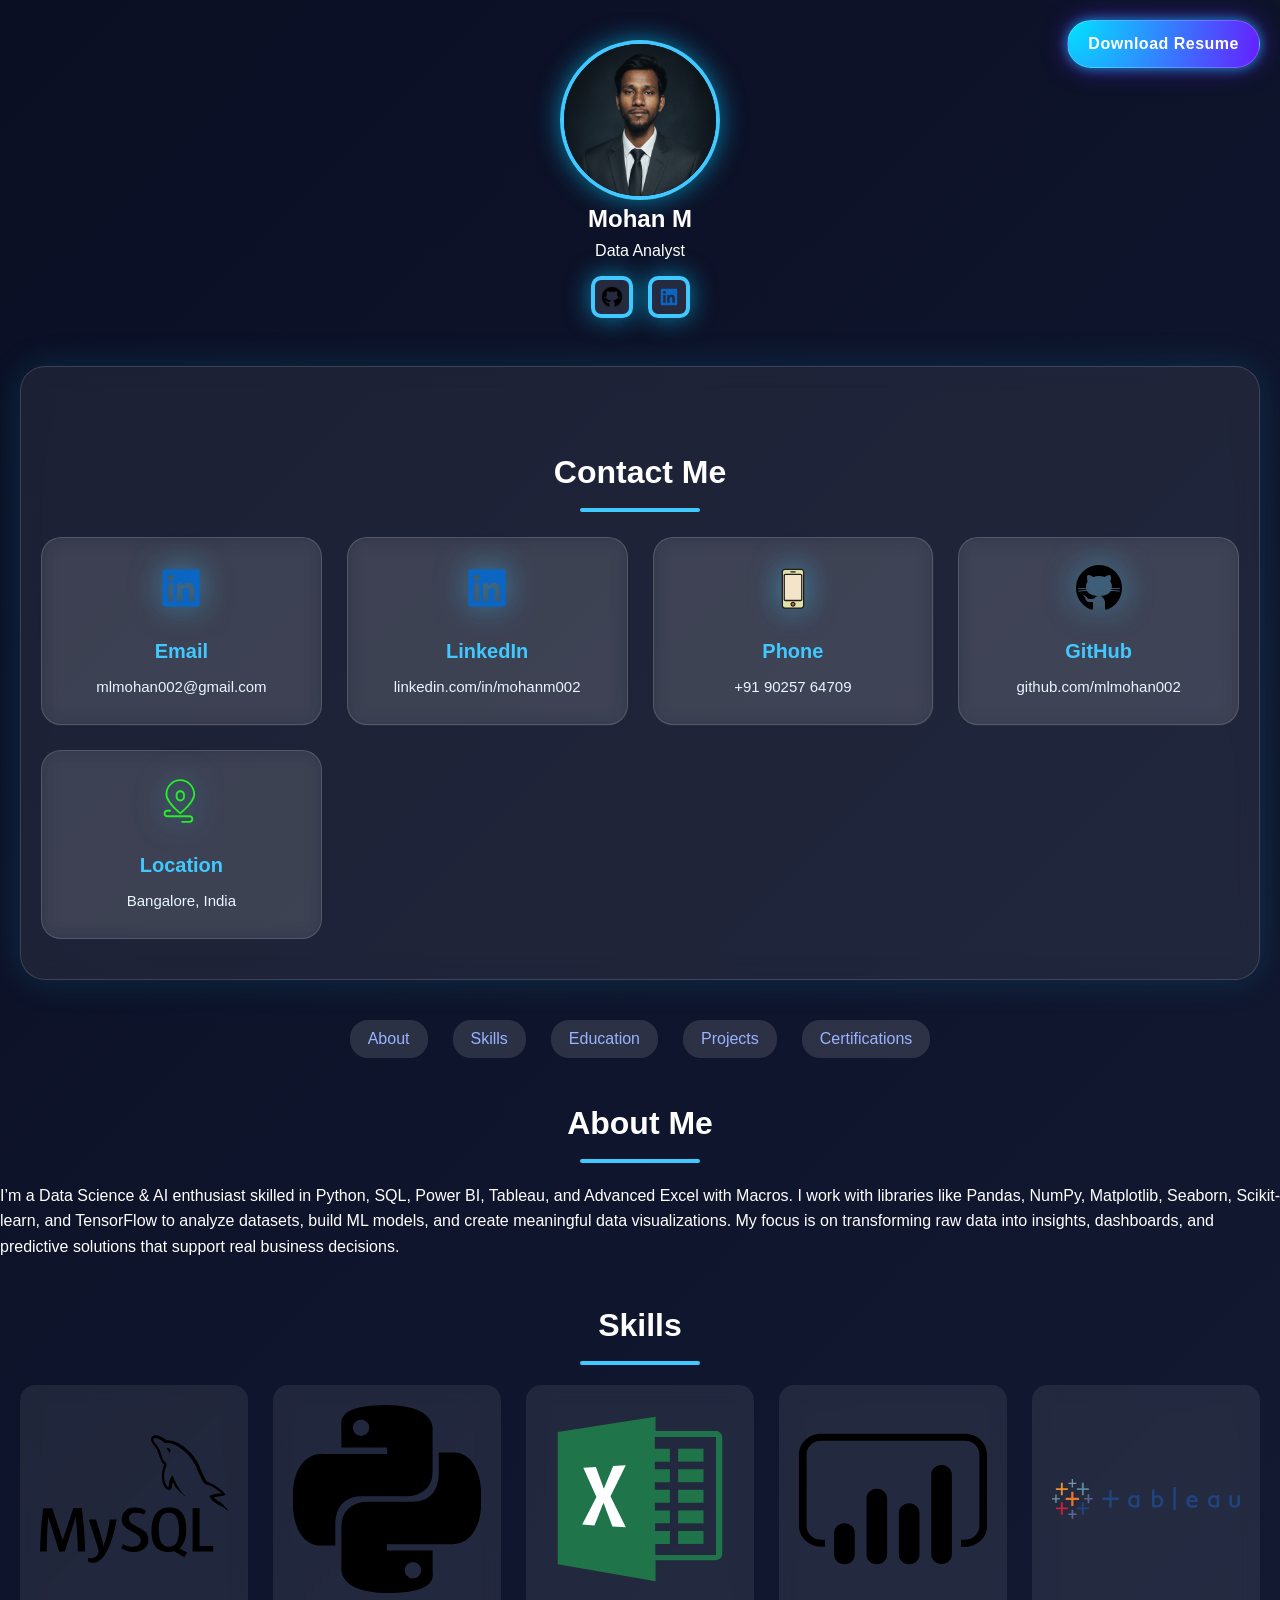
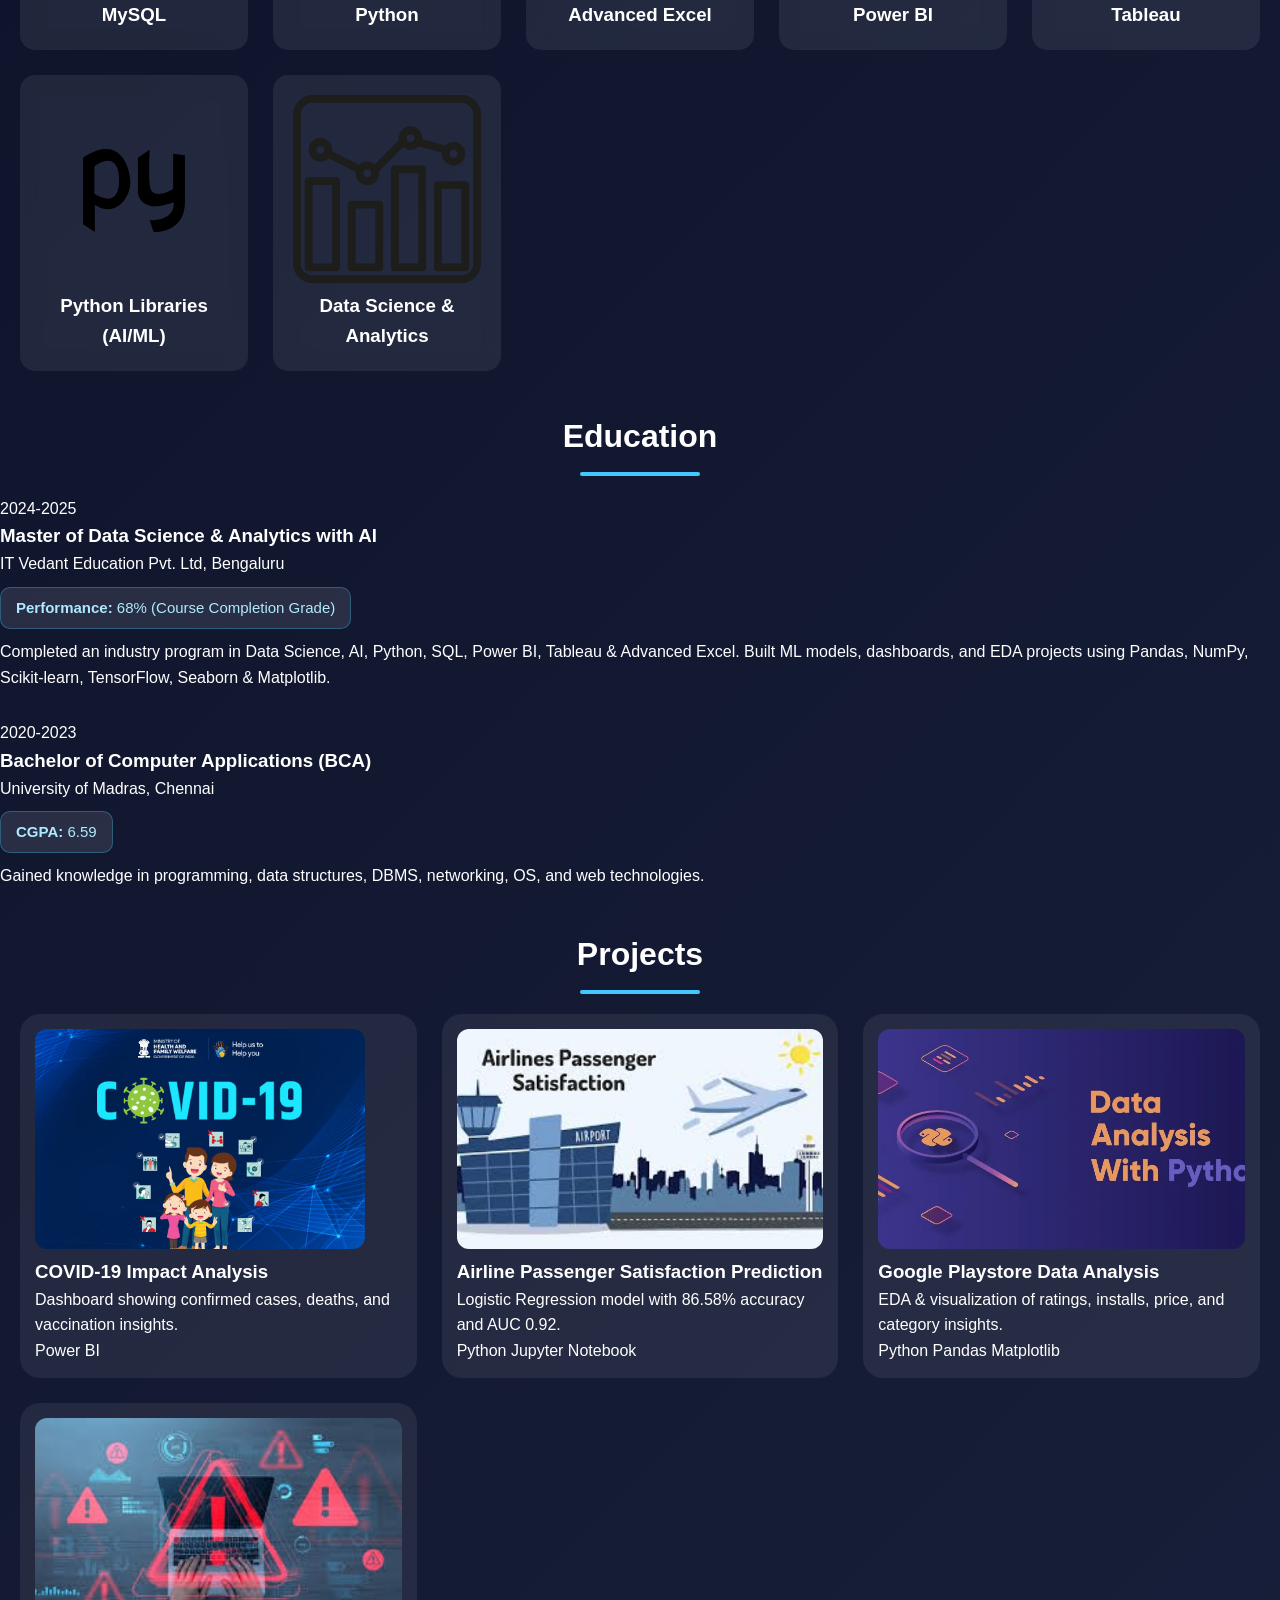
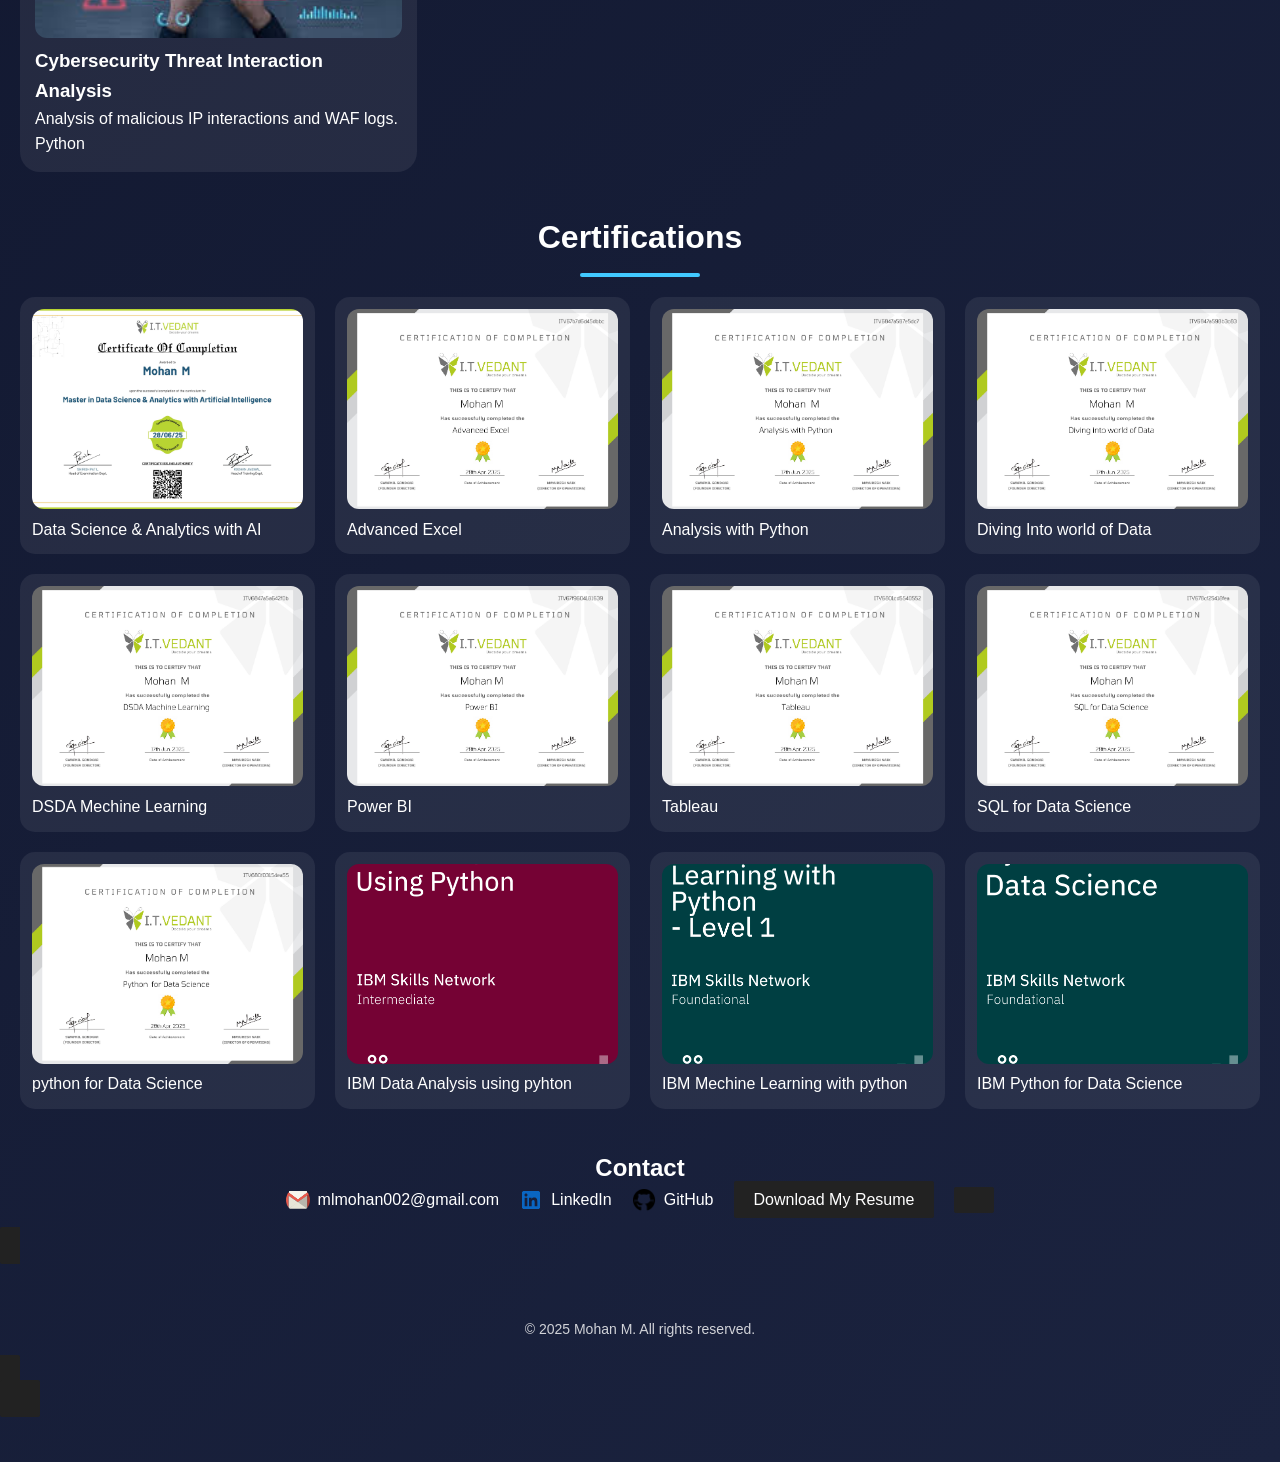
==== index.html @ d8b6ee6f "Add files via upload" ====
<!DOCTYPE html>
<html lang="en">
<head>
    <meta charset="UTF-8">
    <meta name="viewport" content="width=device-width, initial-scale=1.0">
    <title>Mohan M | Portfolio</title>
    <link rel="stylesheet" href="styles.css">
</head>

<body>
    <a href="https://drive.google.com/file/d/1YQwywIdAbegR75N3dUVwoTkDPW4Sr2dz/view?usp=sharing" download class="resume-top-btn">Download Resume </a>


    <div class="sidebar"></div>

    <main class="main-container">

        <!-- PROFILE SECTION -->
        <section class="Profile" data-aos="fade-down">
            <img src="./Images/Mohan.png" alt="Mohan Profile" class="profile-photo">
            <h2>Mohan M</h2>
            <p>Data Analyst</p>
            <div class="social-icons">
                <a href="https://github.com/mlmohan002" target="_blank">
                    <img src="./icons/gitup.png" alt="GitHub">
                </a>
                <a href="https://www.linkedin.com/in/mohanm002/" target="_blank">
                    <img src="./icons/linkedin-svgrepo-com.svg" alt="LinkedIn">
                </a>
            </div>
        </section>


        <!-- CONTACT SECTION -->
        <section class="contact" id="contact" data-aos="fade-up">

    <h2 class="heading">Contact Me</h2>
    <div class="line"></div>

    <div class="contact-wrapper">

        <div class="contact-card">
            <img src="./icons/linkedin-svgrepo-com.svg" alt="Email">
            <h3>Email</h3>
            <p><a href="mailto:mlmohan002@gmail.com">mlmohan002@gmail.com</a></p>
        </div>

        <div class="contact-card">
            <img src="./icons/linkedin-svgrepo-com.svg" alt="LinkedIn">
            <h3>LinkedIn</h3>
            <p><a href="https://www.linkedin.com/in/mohanm002/" target="_blank">linkedin.com/in/mohanm002</a></p>
        </div>

        <div class="contact-card">
            <img src="./icons/phone-svgrepo-com.svg" alt="Phone">
            <h3>Phone</h3>
            <p><a href="tel:+919025764709">+91 90257 64709</a></p>
        </div>

        <div class="contact-card">
            <img src="./icons/gitup.png" alt="GitHub">
            <h3>GitHub</h3>
            <p><a href="https://github.com/mlmohan002" target="_blank">github.com/mlmohan002</a></p>
        </div>

        <div class="contact-card">
            <img src="./icons/location-svgrepo-com.svg" alt="Location">
            <h3>Location</h3>
            <p>Bangalore, India</p>
        </div>

    </div>
</section>


        <!-- NAVIGATION BAR -->
        <nav id="navigation">
            <a href="#about">About</a>
            <a href="#skills">Skills</a>
            <a href="#education">Education</a>
            <a href="#projects">Projects</a>
            <a href="#certifications">Certifications</a>
        </nav>

        <!-- ABOUT SECTION -->
        <section id="about">
            <h2 class="heading">About Me</h2>
            <div class="line"></div>

            <p class="content">
                I’m a Data Science & AI enthusiast skilled in Python, SQL, Power BI, Tableau, and Advanced Excel with Macros. 
                I work with libraries like Pandas, NumPy, Matplotlib, Seaborn, Scikit-learn, and TensorFlow to analyze datasets, 
                build ML models, and create meaningful data visualizations. My focus is on transforming raw data into insights, 
                dashboards, and predictive solutions that support real business decisions.
            </p>
        </section>

        <!-- SKILLS SECTION -->
        <section id="skills">
            <h2 class="heading">Skills</h2>
            <div class="line"></div>

            <div class="grid-container">

                <div class="item">
                    <img src="./icons/mysql.svg" alt="MySQL">
                    <h3>MySQL</h3>
                </div>

                <div class="item">
                    <img src="./icons/python.svg" alt="Python">
                    <h3>Python</h3>
                </div>

                <div class="item">
                    <img src="./icons/excel2-svgrepo-com.svg" alt="Excel">
                    <h3>Advanced Excel</h3>
                </div>

                <div class="item">
                    <img src="./icons/powerbi-svgrepo-com.svg" alt="Power BI">
                    <h3>Power BI</h3>
                </div>

                <div class="item">
                    <img src="./icons/tableau-svgrepo-com.svg" alt="Tableau">
                    <h3>Tableau</h3>
                </div>

                <div class="item">
                    <img src="./icons/language-python-text-svgrepo-com.svg" alt="AI/ML">
                    <h3>Python Libraries (AI/ML)</h3>
                </div>

                <div class="item">
                    <img src="./icons/graph-analytics-business-svgrepo-com.svg" alt="Data Science">
                    <h3>Data Science & Analytics</h3>
                </div>

            </div>
        </section>

        <!-- EDUCATION SECTION -->
        <section id="education">
            <h2 class="heading">Education</h2>
            <div class="line"></div>

            <div class="edtech">

                <div class="edfirst">
                    <div class="year">2024-2025</div>
                    <h3 class="degree">Master of Data Science & Analytics with AI</h3>
                    <p class="college">IT Vedant Education Pvt. Ltd, Bengaluru</p>
                    <p class="edu-score"><strong>Performance:</strong> 68% (Course Completion Grade)</p>
                    <p class="work">
                        Completed an industry program in Data Science, AI, Python, SQL, Power BI, Tableau & Advanced Excel. 
                        Built ML models, dashboards, and EDA projects using Pandas, NumPy, Scikit-learn, TensorFlow, Seaborn & Matplotlib.
                    </p>
                </div>

                <div class="edsecond">
                    <div class="year">2020-2023</div>
                    <h3 class="degree">Bachelor of Computer Applications (BCA)</h3>
                    <p class="college">University of Madras, Chennai</p>
                    <p class="edu-score"><strong>CGPA:</strong> 6.59</p>
                    <p class="work">
                        Gained knowledge in programming, data structures, DBMS, networking, OS, and web technologies.
                    </p>
                </div>

            </div>
        </section>

        <!-- PROJECT SECTION -->
        <section id="projects">
            <h2 class="heading">Projects</h2>
            <div class="line"></div>

            <div class="project-container">

                <div class="project">
                    <img src="./Images/covid-share.jpg" alt="Covid Project">
                    <div class="card">
                        <h3>COVID-19 Impact Analysis</h3>
                        <p>Dashboard showing confirmed cases, deaths, and vaccination insights.</p>
                        <span>Power BI</span>
                    </div>
                </div>

                <div class="project">
                    <img src="./Images/airline.jpg" alt="Airline ML">
                    <div class="card">
                        <h3>Airline Passenger Satisfaction Prediction</h3>
                        <p>Logistic Regression model with 86.58% accuracy and AUC 0.92.</p>
                        <span>Python</span>
                        <span>Jupyter Notebook</span>
                    </div>
                </div>

                <div class="project">
                    <img src="./Images/google play.webp" alt="Google Playstore">
                    <div class="card">
                        <h3>Google Playstore Data Analysis</h3>
                        <p>EDA & visualization of ratings, installs, price, and category insights.</p>
                        <span>Python</span>
                        <span>Pandas</span>
                        <span>Matplotlib</span>
                    </div>
                </div>

                <div class="project">
                    <img src="./Images/cyberthreat.jpg" alt="Cybersecurity">
                    <div class="card">
                        <h3>Cybersecurity Threat Interaction Analysis</h3>
                        <p>Analysis of malicious IP interactions and WAF logs.</p>
                        <span>Python</span>
                    </div>
                </div>

            </div>
        </section>

        <!-- CERTIFICATIONS -->
        <section id="certifications">
            <h2 class="heading">Certifications</h2>
            <div class="line"></div>

            <div class="Certificates-grid">

                <div class="Certificates-card">
                    <img src="./certifications/cce_certificate18035_.jpg" alt="">
                    <p>Data Science & Analytics with AI</p>
                </div>

                <div class="Certificates-card">
                    <img src="./certifications/advancedexcel_205_1745814233.jpg" alt="">
                    <p>Advanced Excel</p>
                </div>

                <div class="Certificates-card">
                    <img src="./certifications/analysiswithpython_218_1750135923.jpg" alt="">
                    <p>Analysis with Python</p>
                </div>

                <div class="Certificates-card">
                    <img src="./certifications/divingintoworldofdata_216_1750135983.jpg" alt="">
                    <p>Diving Into world of Data</p>
                </div>

                 <div class="Certificates-card">
                    <img src="./certifications/dsdamachinelearning_220_1750135681.jpg" alt="">
                    <p>DSDA Mechine Learning</p>
                </div>

                <div class="Certificates-card">
                    <img src="./certifications/powerbi_213_1745814270.jpg" alt="">
                    <p>Power BI</p>
                </div>

                <div class="Certificates-card">
                    <img src="./certifications/tableau_214_1745814282.jpg" alt="">
                    <p>Tableau</p>
                </div>

                <div class="Certificates-card">
                    <img src="./certifications/sqlfordatascience_202_1745814258.jpg" alt="">
                    <p>SQL for Data Science</p>
                </div>

                 <div class="Certificates-card">
                    <img src="./certifications/pythonfordatascience_219_1745814293.jpg" alt="">
                    <p>python for Data Science</p>
                </div>
                <div class="Certificates-card">
                    <img src="./certifications/data-analysis-using-python.png" alt="">
                    <p> IBM Data Analysis using pyhton</p>
                </div>

                <div class="Certificates-card">
                    <img src="./certifications/machine-learning-with-python-level-1.png" alt="">
                    <p>IBM Mechine Learning with python</p>
                </div>

                <div class="Certificates-card">
                    <img src="./certifications/python-for-data-science.png" alt="">
                    <p>IBM Python for Data Science</p>
                </div>

            </div>
        </section>

        <!-- Contact / Footer -->
<footer class="contact-footer">
  <h2>Contact</h2>
  <div class="contact-links">
    <a href="mailto:mlmohan002@gmail.com" class="contact-item">
      <img src="./icons/gmail-icon-logo-svgrepo-com.svg" alt="Email" class="contact-icon">
      <span>mlmohan002@gmail.com</span>
    </a>

    <a href="https://www.linkedin.com/in/mohanm002/" target="_blank" class="contact-item">
      <img src="./icons/linkedin-svgrepo-com.svg" alt="LinkedIn" class="contact-icon">
      <span>LinkedIn</span>
    </a>

    <a href="https://github.com/mlmohan002" target="_blank" class="contact-item">
      <img src="./icons/gitup.png" alt="GitHub" class="contact-icon">
      <span>GitHub</span>
    </a>
    <div class="resume-bottom-wrapper">
    <a href="https://drive.google.com/file/d/1YQwywIdAbegR75N3dUVwoTkDPW4Sr2dz/view?usp=sharing" download class="resume-bottom-btn">Download My Resume</div>
</footer>


        <!-- FOOTER -->
        <footer class="site-footer">
            <p>© 2025 Mohan M. All rights reserved.</p>
        </footer>

    </main>

</body>
</html>
---- styles.css ----
/* ----------------------------------------------------
   GLOBAL STYLES
---------------------------------------------------- */
* {
  margin: 0;
  padding: 0;
  box-sizing: border-box;
  font-family: "Poppins", sans-serif;
}

body {
  background: linear-gradient(135deg, #0a0f24, #1b233f);
  color: #fff;
  scroll-behavior: smooth;
  padding-bottom: 50px;
  line-height: 1.6;
}

img {
  max-width: 100%;
  height: auto;
  object-fit: cover;
  border-radius: 12px;
}

/* ----------------------------------------------------
   SIDEBAR
---------------------------------------------------- */
.sidebar {
  width: 100px;
  background: rgba(255, 255, 255, 0.06);
  border-right: 1px solid rgba(255, 255, 255, 0.15);
  position: fixed;
  top: 0;
  left: 0;

}

@media (max-width: 900px) {
  .sidebar {
    width: 100%;
    height: 60px;
    position: fixed;
  }
}

/* ----------------------------------------------------
   PROFILE SECTION
---------------------------------------------------- */
.Profile {
    display: flex;
    flex-direction: column;
    justify-content: center;
    align-items: center;
    text-align: center;

    margin: 0 auto; /* centers horizontally */
    padding-top: 40px;

    width: 100%;
}

.Profile img {
  width: 160px;
  height: 160px;
  border-radius: 50%;
  object-fit: cover;
  border: 4px solid #41c9ff;
  box-shadow: 0px 0px 25px rgba(0, 200, 255, 0.6);
  transition: 0.4s;
}

.Profile img:hover {
  transform: scale(1.08) rotateY(8deg);
  box-shadow: 0px 0px 30px rgba(0, 200, 255, 0.8);

}

@media (max-width: 900px) {
  .Profile {
    margin-left: 0;
    padding-top: 80px;
  }
}

/* ----------------------------------------------------
   CONTACT SECTION
---------------------------------------------------- */
.contact {
    margin: 40px 20px;
    padding: 40px 20px;
    background: rgba(255,255,255,0.07);
    border-radius: 25px;
    backdrop-filter: blur(12px);
    border: 1px solid rgba(255,255,255,0.15);
    box-shadow: 0px 0px 35px rgba(0, 200, 255, 0.15);
}

.contact-wrapper {
    display: grid;
    gap: 25px;
    grid-template-columns: repeat(auto-fit, minmax(230px, 1fr));
    margin-top: 25px;
}

.contact-card {
    background: rgba(255,255,255,0.08);
    padding: 25px 20px;
    border-radius: 20px;
    text-align: center;
    transition: 0.35s ease;
    border: 1px solid rgba(255,255,255,0.15);
    backdrop-filter: blur(10px);
}

.contact-card:hover {
    transform: translateY(-10px) scale(1.05);
    background: rgba(65, 201, 255, 0.25);
    box-shadow: 0px 8px 20px rgba(0, 200, 255, 0.4);
}

.contact-card img {
    width: 50px;
    height: 50px;
    margin-bottom: 15px;
    object-fit: contain;
    filter: drop-shadow(0 0 15px rgba(65, 201, 255, 0.6));
}

.contact-card h3 {
    margin-bottom: 8px;
    font-size: 20px;
    color: #41c9ff;
}

.contact-card p,
.contact-card a {
    color: #e8f7ff;
    text-decoration: none;
    font-size: 15px;
    transition: 0.3s;
}

.contact-card a:hover {
    color: #fff;
    text-decoration: underline;
}

/* Mobile Fix */
@media (max-width: 500px) {
    .contact {
        padding: 30px 15px;
    }
}


/* ----------------------------------------------------
   SOCIAL ICONS FIX
---------------------------------------------------- */
.socialicons{
  display: flex;
  gap: 10px;
  justify-content:right;
  margin-top: 5px;
}

.socialicons img{
  width: 42px;
  height: 42px;
  object-fit: right;
  padding: 6px;
  border-radius: 10px;
  background: rgba(255,255,255,0.1);
  transition: 0.3s;
}

.socialicons img:hover {
  transform: scale(1.15) rotate(5deg);
  background: #41c9ff;
  box-shadow: 0 0 18px #41c9ff;
}

/* ----------------------------------------------------
   NAVIGATION
---------------------------------------------------- */
nav {
  display: flex;
  gap: 25px;
  justify-content: center;
  margin-top: 25px;
  flex-wrap: wrap;
}

nav a {
  color: #9ab3ff;
  padding: 6px 18px;
  background: rgba(255,255,255,0.12);
  border-radius: 18px;
  text-decoration: none;
  transition: 0.3s;
}

nav a:hover {
  background: #41c9ff;
  color: #000;
  transform: translateY(-3px);
}

@media (max-width: 500px) {
  nav a {
    font-size: 14px;
    padding: 5px 12px;
  }
}

/* ----------------------------------------------------
   SECTION HEADINGS
---------------------------------------------------- */
.heading {
  font-size: 32px;
  text-align: center;
  margin-top: 40px;
}

.line {
  width: 120px;
  height: 4px;
  background: #41c9ff;
  margin: 10px auto 20px;
  border-radius: 10px;
}

/* ----------------------------------------------------
   SKILLS GRID
---------------------------------------------------- */
.grid-container {
  display: grid;
  grid-template-columns: repeat(auto-fit, minmax(220px, 1fr));
  gap: 25px;
  margin: 20px;
}

.item {
  background: rgba(255,255,255,0.08);
  padding: 20px;
  text-align: center;
  border-radius: 15px;
  transition: 0.35s;
  backdrop-filter: blur(10px);
}

.item:hover {
  transform: translateY(-10px) scale(1.05);
  box-shadow: 0 10px 25px rgba(0,200,255,0.25);
}

/* ----------------------------------------------------
   PROJECTS
---------------------------------------------------- */
.project-container {
  display: grid;
  grid-template-columns: repeat(auto-fit, minmax(320px, 1fr));
  gap: 25px;
  margin: 20px;
}

.project {
  background: rgba(255,255,255,0.07);
  padding: 15px;
  border-radius: 20px;
  transition: 0.35s ease;
}

.project img {
  height: 220px;
  object-fit: cover;
  border-radius: 12px;
}

.project:hover {
  transform: scale(1.03);
  box-shadow: 0 12px 25px rgba(0,200,255,0.3);
}
.edtech {
    display: flex;
    flex-direction: column;
    gap: 30px;
}

.edu-score {
    background: rgba(255, 255, 255, 0.1);
    display: inline-block;
    padding: 8px 15px;
    border-radius: 10px;
    margin: 10px 0;
    font-size: 15px;
    color: #aeeaff;
    border: 1px solid rgba(65, 201, 255, 0.3);
}

/* ----------------------------------------------------
   CERTIFICATES GRID
---------------------------------------------------- */
.Certificates-grid {
  display: grid;
  grid-template-columns: repeat(auto-fit, minmax(260px, 1fr));
  gap: 20px;
  margin: 20px;
}

.Certificates-card {
  background: rgba(255,255,255,0.07);
  padding: 12px;
  border-radius: 15px;
  transition: 0.3s;
}

.Certificates-card img {
  height: 200px;
  width: 100%;
  object-fit: cover;
}

.Certificates-card:hover {
  transform: scale(1.05);
  box-shadow: 0 8px 18px rgba(0,200,255,0.25);
}

/* ----------------------------------------------------
   FOOTER
---------------------------------------------------- */

.contact-footer {
  text-align: center;
  padding: 20px 0;
}

.contact-links {
  display: flex;
  justify-content: center;
  gap: 20px;
  flex-wrap: wrap;
}

.contact-item {
  display: flex;
  align-items: center;
  gap: 8px;
  text-decoration: none;
  color: inherit;
}

.contact-icon {
  width: 24px;
  height: 24px;
}

.site-footer {
  text-align: center;
  margin-top: 40px;
  padding: 20px;
  opacity: 0.8;
  font-size: 14px;
}

/* ----------------------------------------------------
   MOBILE FIXES
---------------------------------------------------- */
@media (max-width: 480px) {
  .Profile img {
    width: 120px;
    height: 120px;
  }

  .project img {
    height: 160px;
  }

  .Certificates-card img {
    height: 160px;
  }

  body {
    padding-bottom: 80px;
  }
}

/* ----------------------------------------------------
   SOCIAL ICONS FIX
---------------------------------------------------- */
.socialicons,
.social-icons {
  display: flex;
  gap: 15px;
  justify-content: center;
  margin-top: 12px;
}
.socialicons img,
.social-icons img {
  width: 42px;
  height: 42px;
  object-fit: contain;
  padding: 6px;
  border-radius: 10px;
  background: rgba(255,255,255,0.1);
  transition: 0.3s;
}
.socialicons img:hover,
.social-icons img:hover {
  transform: scale(1.15) rotate(5deg);
  background: #41c9ff;
  box-shadow: 0 0 18px #41c9ff;
}

/* ----------------------------------------------------
   RESUME BUTTONS   

---------------------------------------------------- */
.resume-top-btn {
  position: fixed;
  top: 20px;
  right: 20px;
  padding: 10px 20px;
  border-radius: 999px;
  text-decoration: none;
  font-weight: 600;
  letter-spacing: 0.5px;
  color: #ffffff;
  background: radial-gradient(circle at top left, #00e5ff, #651fff);
  box-shadow: 0 0 12px rgba(0, 229, 255, 0.6),
              0 0 24px rgba(101, 31, 255, 0.6);
  border: 1px solid rgba(255, 255, 255, 0.2);
  display: inline-flex;
  align-items: center;
  gap: 8px;
  backdrop-filter: blur(8px);
  z-index: 1000;
  transition: transform 0.2s ease, box-shadow 0.2s ease, background 0.2s ease;
}

.resume-top-btn:hover {
  transform: translateY(-2px);
  background: radial-gradient(circle at bottom right, #00bcd4, #7c4dff);
  box-shadow: 0 0 16px rgba(0, 229, 255, 0.9),
              0 0 32px rgba(124, 77, 255, 0.9);
}



.resume-bottom-btn {
  background: #222;
  color: #fff;
  padding: 10px 20px;
  border-radius: 2px;
  text-decoration: none;
  font-weight: 500;
}
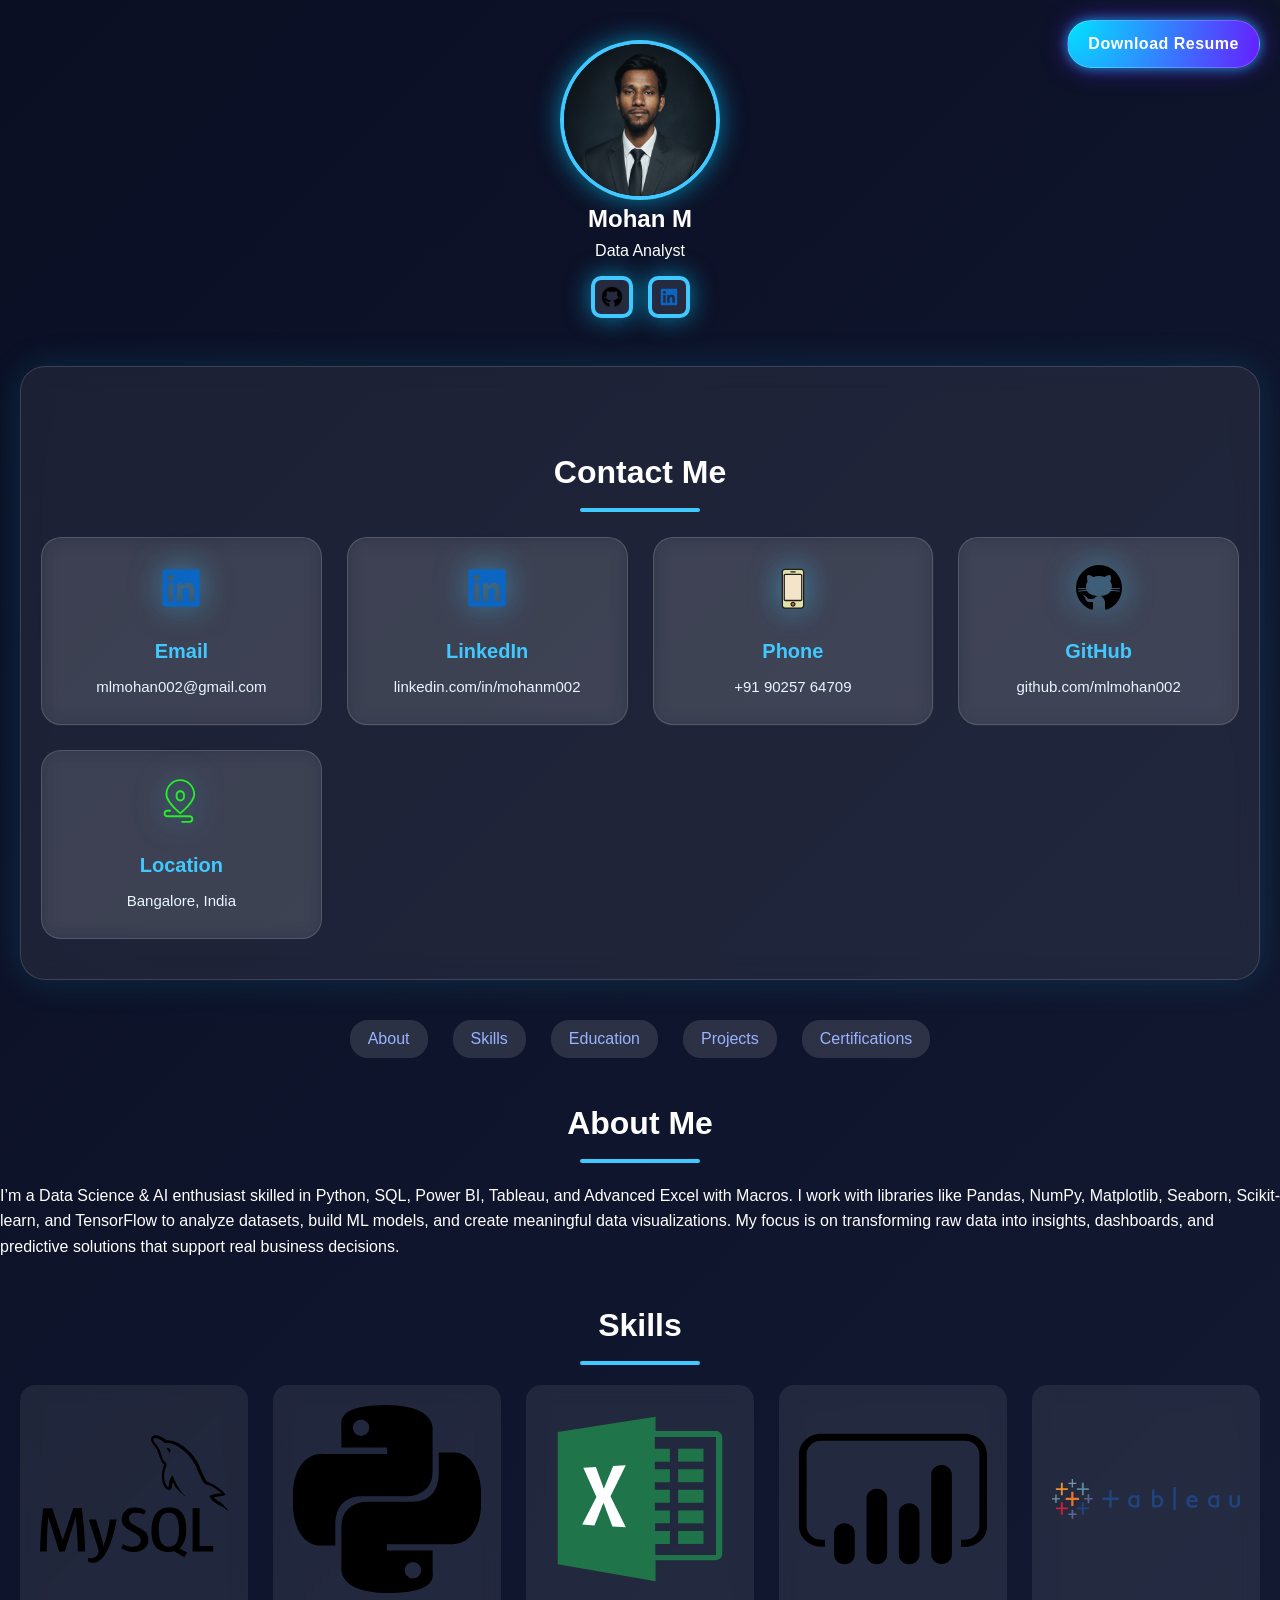
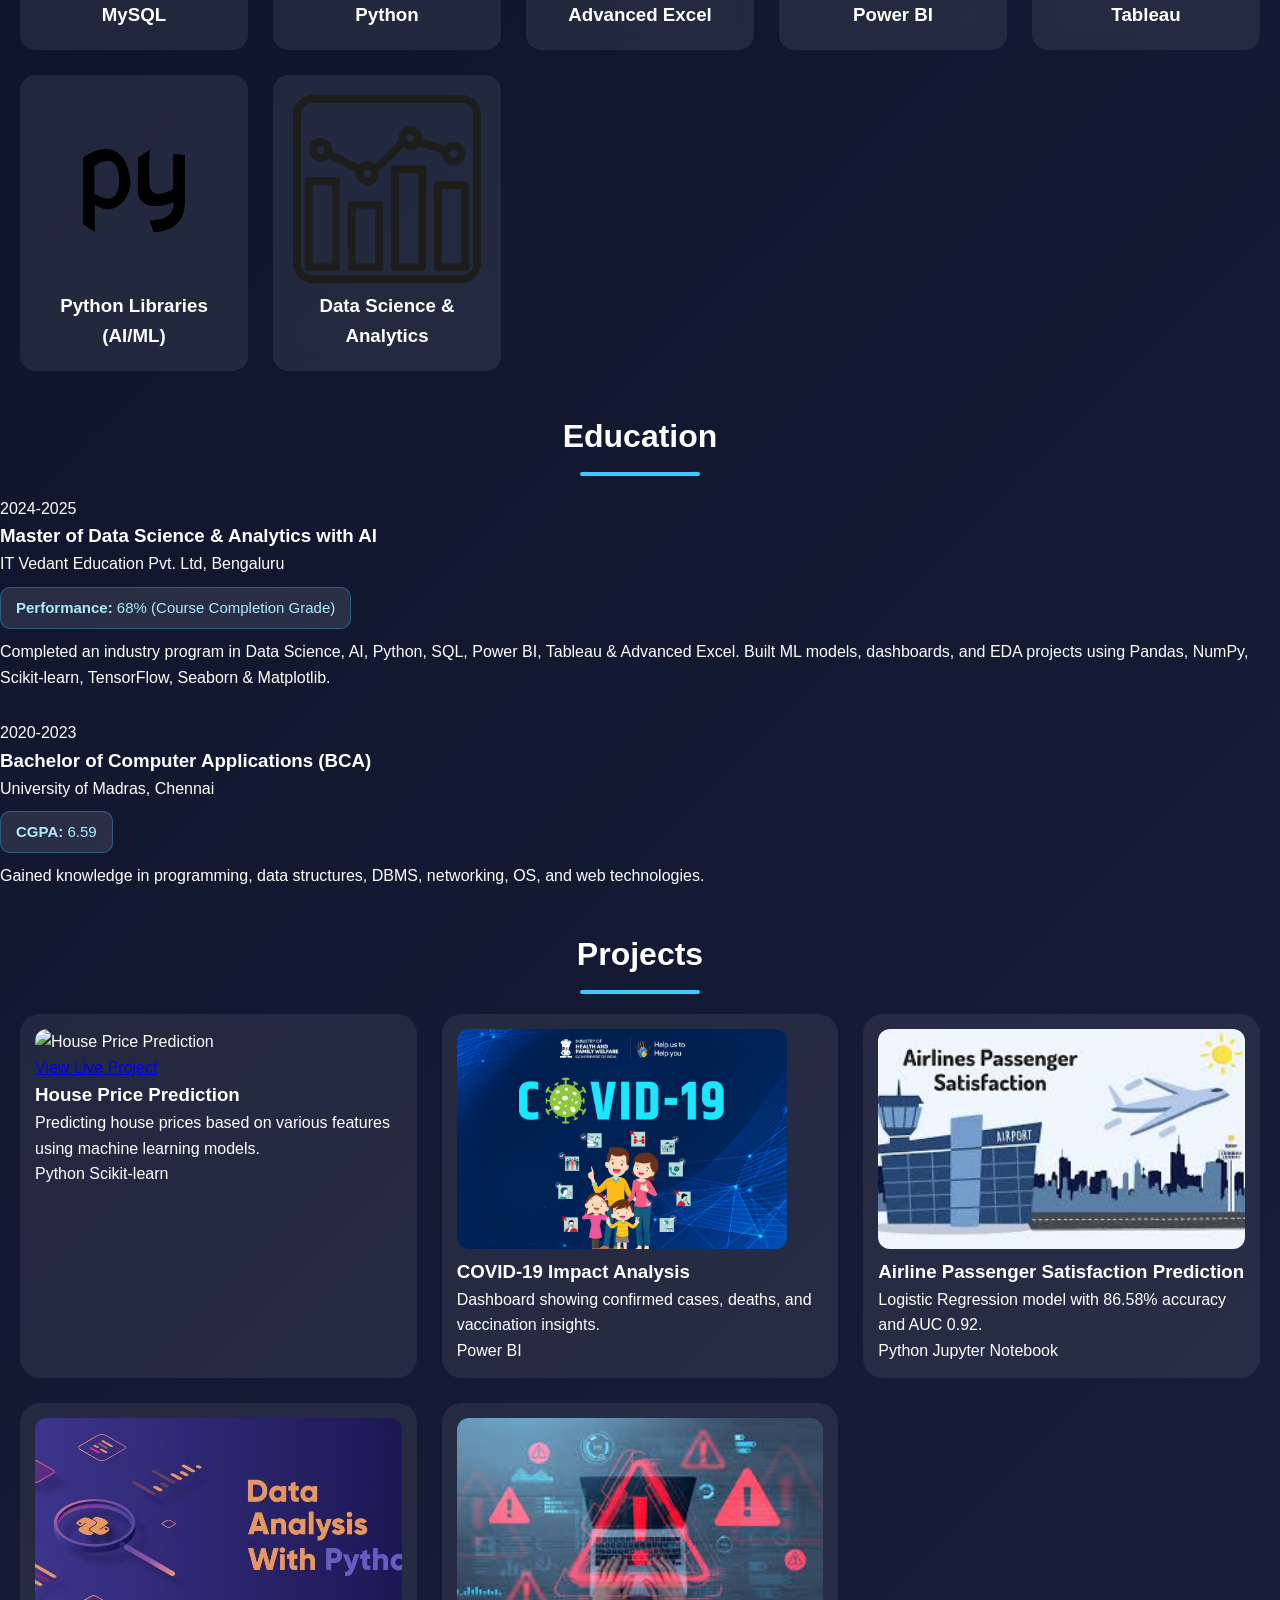
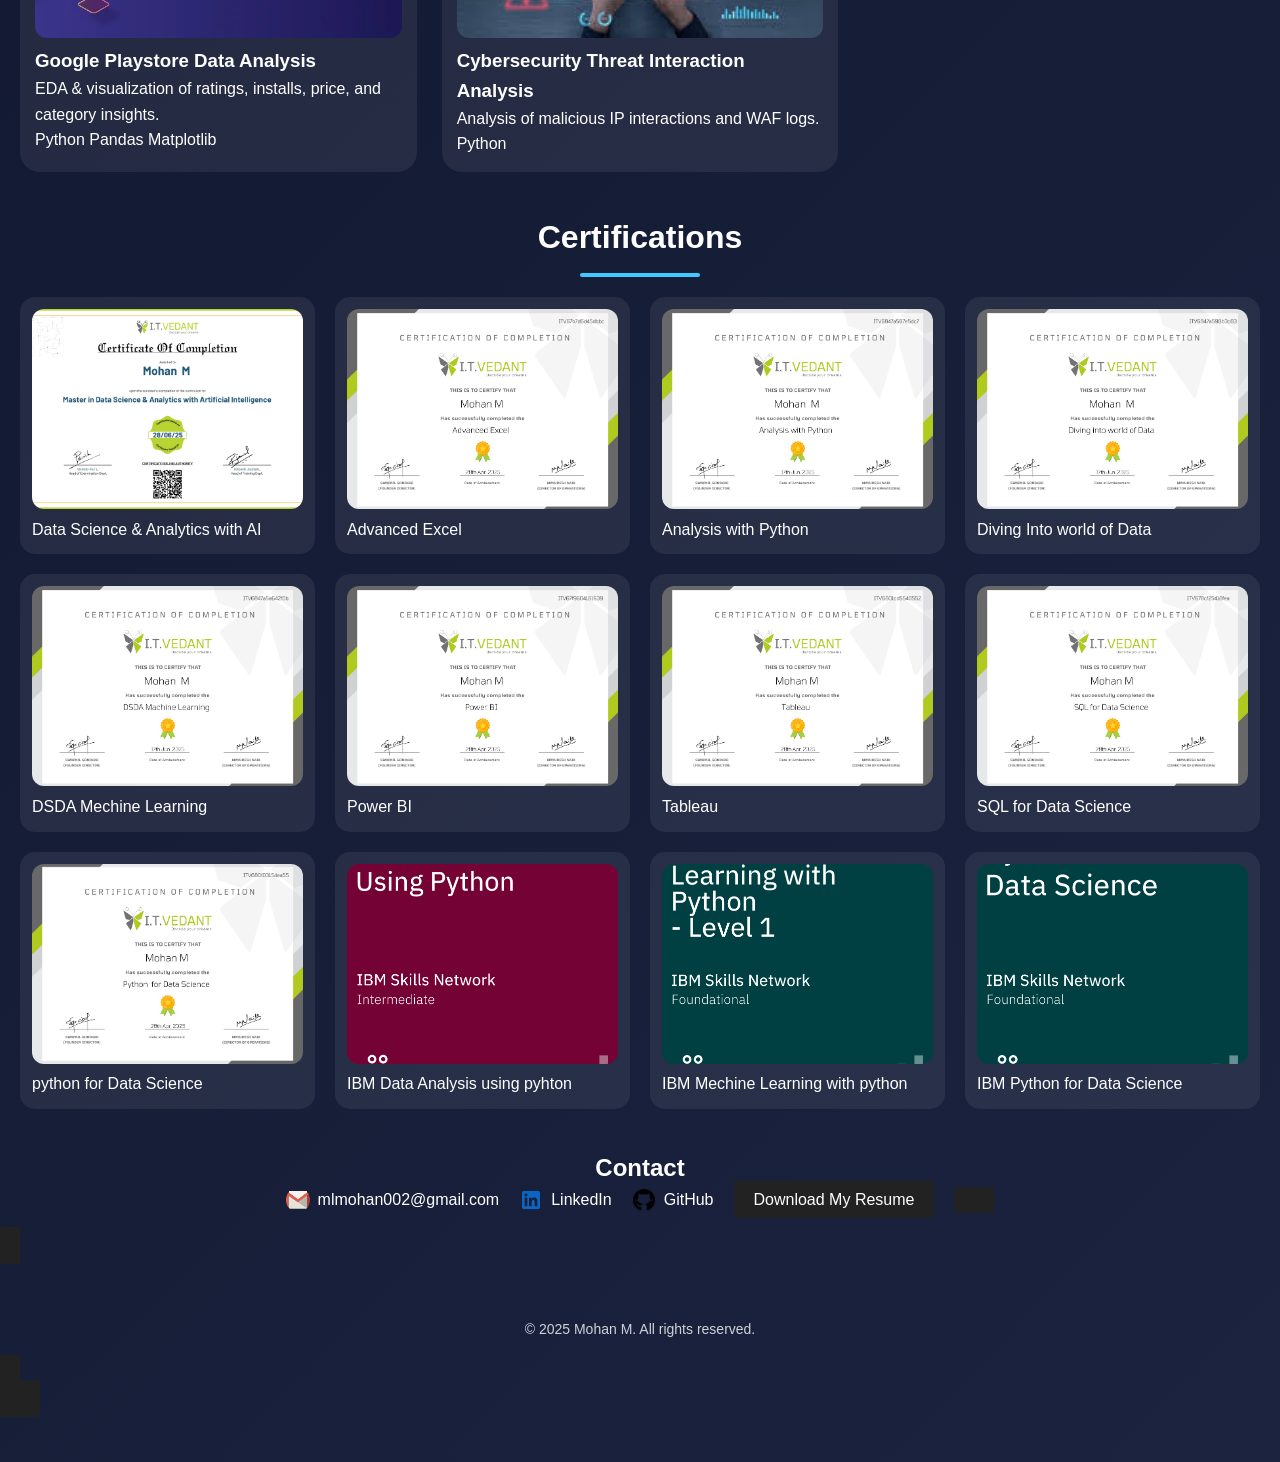
==== commit 2e8b8700: "added  House price predicting project" ====
--- a/index.html
+++ b/index.html
@@ -177,6 +177,16 @@
             <div class="line"></div>
 
             <div class="project-container">
+                <div class="project">
+                    <img src="./Images/House.jpg" alt="House Price Prediction">
+                    <div class="card">
+                        <a href="https://bengaluru-house-price-predictor-ztph.onrender.com" target="_blank">View Live Project</a>
+                        <h3>House Price Prediction</h3>
+                        <p>Predicting house prices based on various features using machine learning models.</p>
+                        <span>Python</span>
+                        <span>Scikit-learn</span>
+                    </div>
+                </div>
 
                 <div class="project">
                     <img src="./Images/covid-share.jpg" alt="Covid Project">
